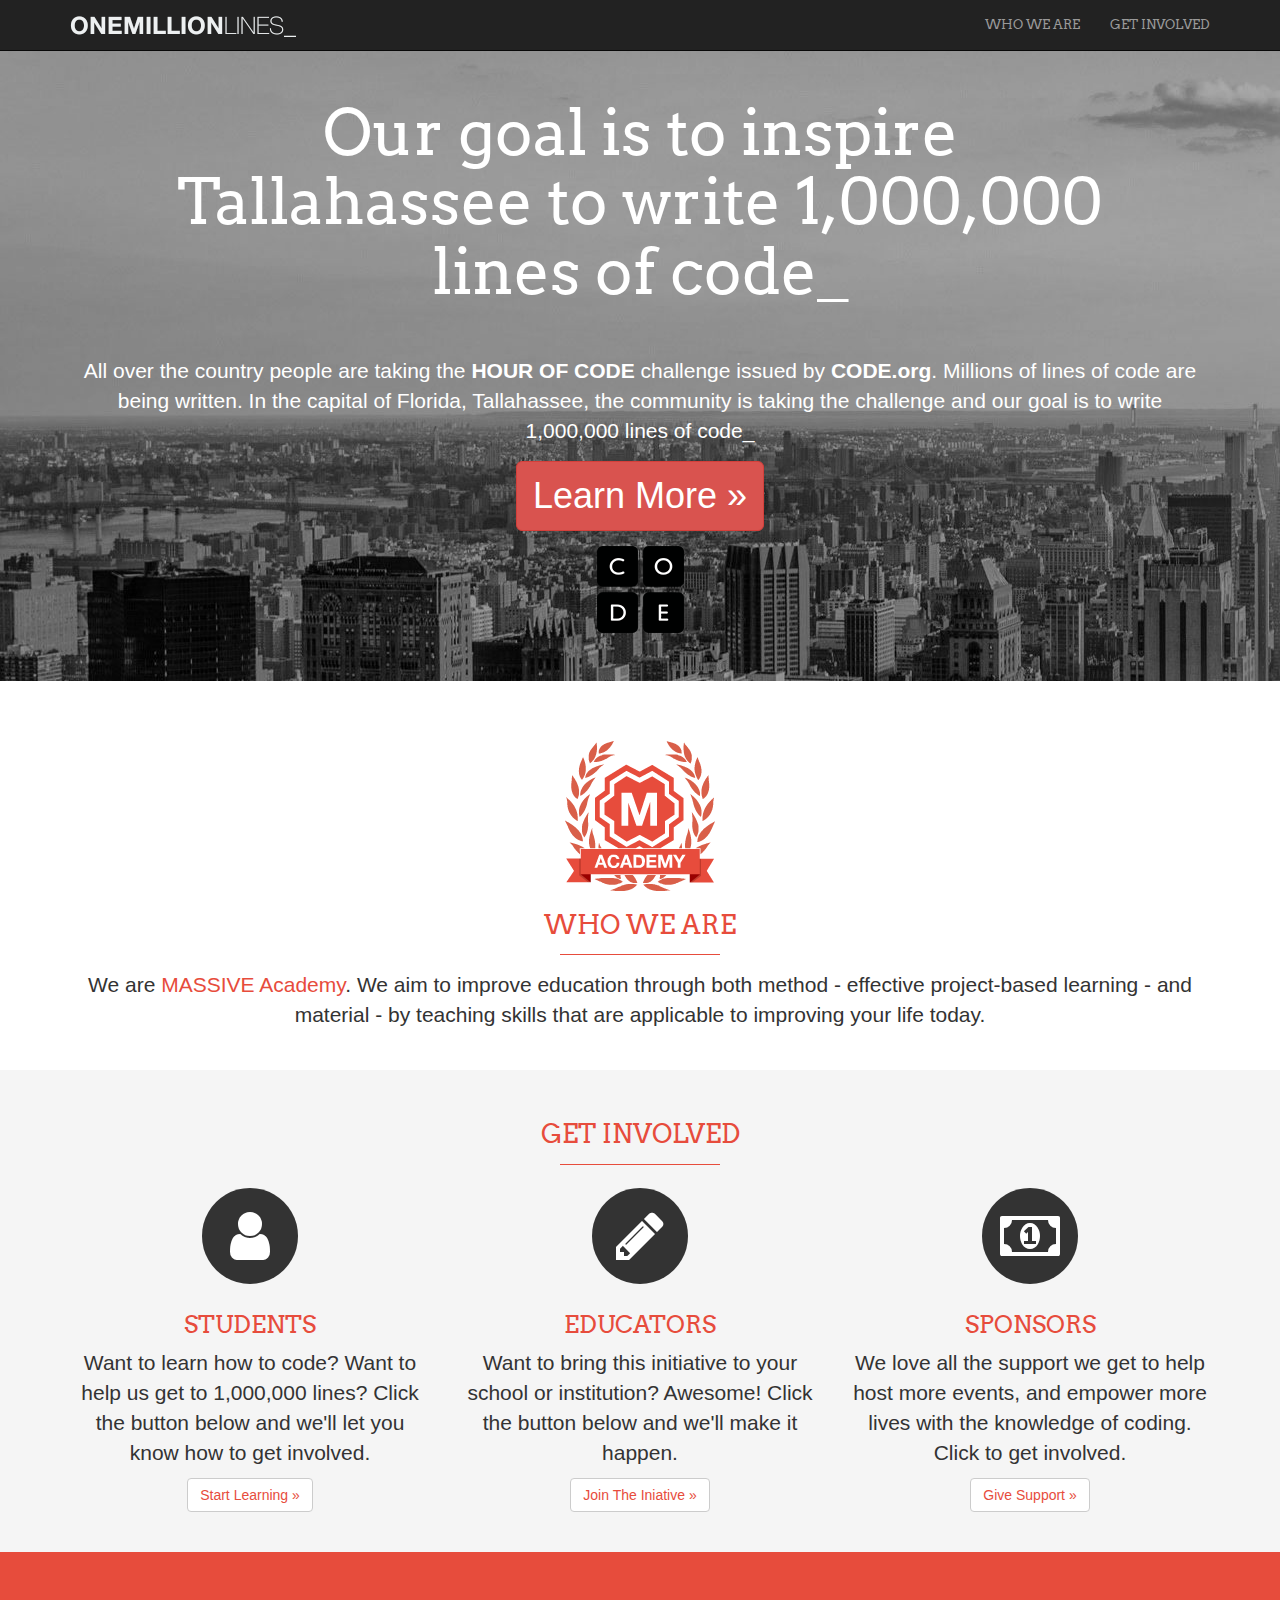
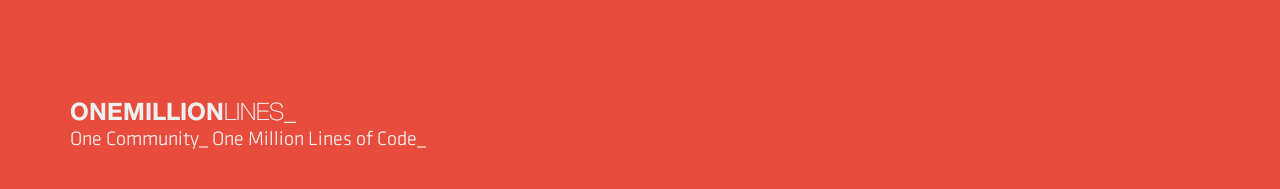
==== index.html @ d88430b5 "Imported all site first-time" ====
<!DOCTYPE html>
<html lang="en">
  <head>
    <meta charset="utf-8">
    <meta http-equiv="X-UA-Compatible" content="IE=edge">
    <meta name="viewport" content="width=device-width, initial-scale=1">
    <meta name="description" content="">
    <meta name="author" content="">
    <link rel="shortcut icon" href="../../assets/ico/favicon.ico">

    <title>One Million Lines</title>
    <!--this is google arvo font and font-awesome-->
    <link href="https://fonts.googleapis.com/css?family=Arvo" rel="stylesheet">
    <link rel="stylesheet" href="fonts/font-awesome-4.7.0/css/font-awesome.min.css">

    <!-- Bootstrap core CSS -->
    <link href="css/bootstrap.min.css" rel="stylesheet">

    <!-- Custom styles for this template -->
    <link href="css/custom.css" rel="stylesheet">

    <!-- Just for debugging purposes. Don't actually copy this line! -->
    <!--[if lt IE 9]><script src="../../assets/js/ie8-responsive-file-warning.js"></script><![endif]-->

    <!-- HTML5 shim and Respond.js IE8 support of HTML5 elements and media queries -->
    <!--[if lt IE 9]>
      <script src="https://oss.maxcdn.com/libs/html5shiv/3.7.0/html5shiv.js"></script>
      <script src="https://oss.maxcdn.com/libs/respond.js/1.4.2/respond.min.js"></script>
    <![endif]-->
  </head>

  <body>

  <div class="navbar navbar-inverse navbar-fixed-top" role="navigation">
      <div class="container">
        <div class="navbar-header">
          <button type="button" class="navbar-toggle" data-toggle="collapse" data-target=".navbar-collapse">
            <span class="sr-only">Toggle navigation</span>
            <span class="icon-bar"></span>
            <span class="icon-bar"></span>
            <span class="icon-bar"></span>
          </button>
          <a class="navbar-brand" href="#"><img src="images/Top-Logo.png" title="One Million Lines" alt="One Million Lines"></a>
        </div>
        <div class="collapse navbar-collapse">
          <ul class="nav navbar-nav navbar-right">
            <li><a href="#who">WHO WE ARE</a></li>
            <li><a href="#get-involved">GET INVOLVED</a>
            </li>
          </ul>
        </div><!--/.nav-collapse -->
      </div>
  </div>

    <!-- Main jumbotron for a primary marketing message or call to action -->
    <div class="jumbotron">
      <div class="container">
        <h1>Our goal is to inspire <br>Tallahassee to write 1,000,000<br> lines of code_</h1>
        <p>All over the country people are taking the <strong>HOUR OF CODE</strong> challenge issued by <strong>CODE.org</strong>. Millions of lines of code are being written. In the capital of Florida, Tallahassee, the community is taking the challenge and our goal is to write 1,000,000 lines of code_</p>
        <p><a class="btn btn-danger btn-lg" role="button">Learn More &raquo;</a></p>
        <img src="images/Code.png" title="code org logo" alt="code org logo">
      </div>
    </div>

    <div id="who">
      <div class="container homepage">
      <img src="images/academy_brand_med.png" title="Massive Academy logo" alt="Massive Academy logo">
        <h2>Who We Are</h2>
        <hr>
        <p>We are <a href="http://massiveacademy.launchrock.com/" target="_blank">MASSIVE Academy</a>. We aim to improve education through both method - effective project-based learning - and material - by teaching skills that are applicable to improving your life today.</p>
      </div>
    </div>

    <div id="get-involved">
      <div class="container homepage">
        <h2>GET INVOLVED</h2>
        <hr>
          <div class="row">
            <div class="col-md-4">
              <span class="fa-stack fa-4x">
                <span class="fa fa-circle fa-stack-2x"></span>
                <span class="fa fa-user fa-stack-1x fa-inverse"></span> 
              </span>
              <h3>Students</h3>
              <p>Want to learn how to code? Want to help us get to 1,000,000 lines? Click the button below and we'll let you know how to get involved.</p>
              <p><a class="btn btn-default" href="#" role="button">Start Learning &raquo;</a></p>
            </div>
            <div class="col-md-4">
              <span class="fa-stack fa-4x">
                <span class="fa fa-circle fa-stack-2x"></span>
                <span class="fa fa-pencil fa-stack-1x fa-inverse"></span> 
              </span>
              <h3>Educators</h3>
              <p>Want to bring this initiative to your school or institution? Awesome! Click the button below and we'll make it happen.</p>
              <p><a class="btn btn-default" href="#" target="_blank" role="button">Join The Iniative &raquo;</a></p>
           </div>
            <div class="col-md-4">
              <span class="fa-stack fa-4x">
                <span class="fa fa-circle fa-stack-2x"></span>
                <span class="fa fa-money fa-stack-1x fa-inverse"></span> 
              </span>
              <h3>Sponsors</h3>
              <p>We love all the support we get to help host more events, and empower more lives with the knowledge of coding. Click to get involved.</p>
              <p><a class="btn btn-default" href="https://docs.google.com/forms/d/e/1FAIpQLSeQosCx9LidHs0KCXkKML7iLkE1iB1IN4oBAnudn4Aqp2HaVg/viewform?usp=sf_link" target="_blank" role="button">Give Support &raquo;</a></p>
            </div>
          </div>
        </div> <!-- /container -->
      </div>

    <footer>
      <div class="container">
        <p>
        <img src="images/One-Million-Bottom-Brand.png" alt="One-Million-Bottom-Brand" title="One-Million-Bottom-Brand"  />
        </p>
      </div>
    </footer>
    


    <!-- Bootstrap core JavaScript
    ================================================== -->
    <!-- Placed at the end of the document so the pages load faster -->
    <script src="https://ajax.googleapis.com/ajax/libs/jquery/1.11.0/jquery.min.js"></script>
    <script src="js/bootstrap.min.js"></script>
  </body>
</html>
---- css/custom.css ----
/* Move down content because we have a fixed navbar that is 50px tall */
body {
  padding-top: 50px;
}

ul.nav, .jumbotron h1{
	font-family: 'Arvo', courier, serif;
}
ul.nav{
	font-size: 13px;
}
.jumbotron{
	text-align: center;
	background-image: url('../images/Hero-Image.jpg');
	color: white;
}
.jumbotron h1{
	margin:0px;
	margin-bottom: 50px;
}

.btn-lg{
	font-size: 36px;
}

.homepage h2, h3{
	font-family: 'Arvo', courier, serif;
	color: #e74c3c;
	text-transform: uppercase;
	text-align:center;
}

.homepage h2{
	font-size: 30px;
}

.homepage h2{
	font-size: 26px;
}

.homepage a{
	color:#e74c3c;
}

.homepage a:hover {
	color:#e74c3c;
	text-decoration: none;
	opacity: .8;
}

 .homepage p {
  font-size: 21px;
  font-weight: 300;
}

.homepage{
	text-align:center;
	padding-bottom: 30px;
	padding-top: 30px;
}
.homepage hr{
	border-color: #e74c3c;
	margin:15px auto;
	width: 160px;
}
#get-involved{
	background-color: #f5f5f5;
}
footer{
	background-color: #e74c3c;
	padding-top:150px;
	padding-bottom: 30px;
}

/* Responsive Styling*/

@media (max-width: 1199px){
	.jumbotron h1{
		font-size: 56px
	}
}

@media (max-width: 991px){
	.jumbotron h1{
		font-size: 44px;
		margin-bottom:30px;
	}

	#get-involved .col-md-4{
		padding-top: 20px;
		padding-bottom: 20px;
	}
}

@media (max-width: 767px){
	.jumbotron h1{
		font-size: 44px;
		margin-bottom:30px;
	}

	#get-involved .col-md-4{
		padding-top: 20px;
		padding-bottom: 20px;
	}

	footer img{
		width:80%;
	}
}
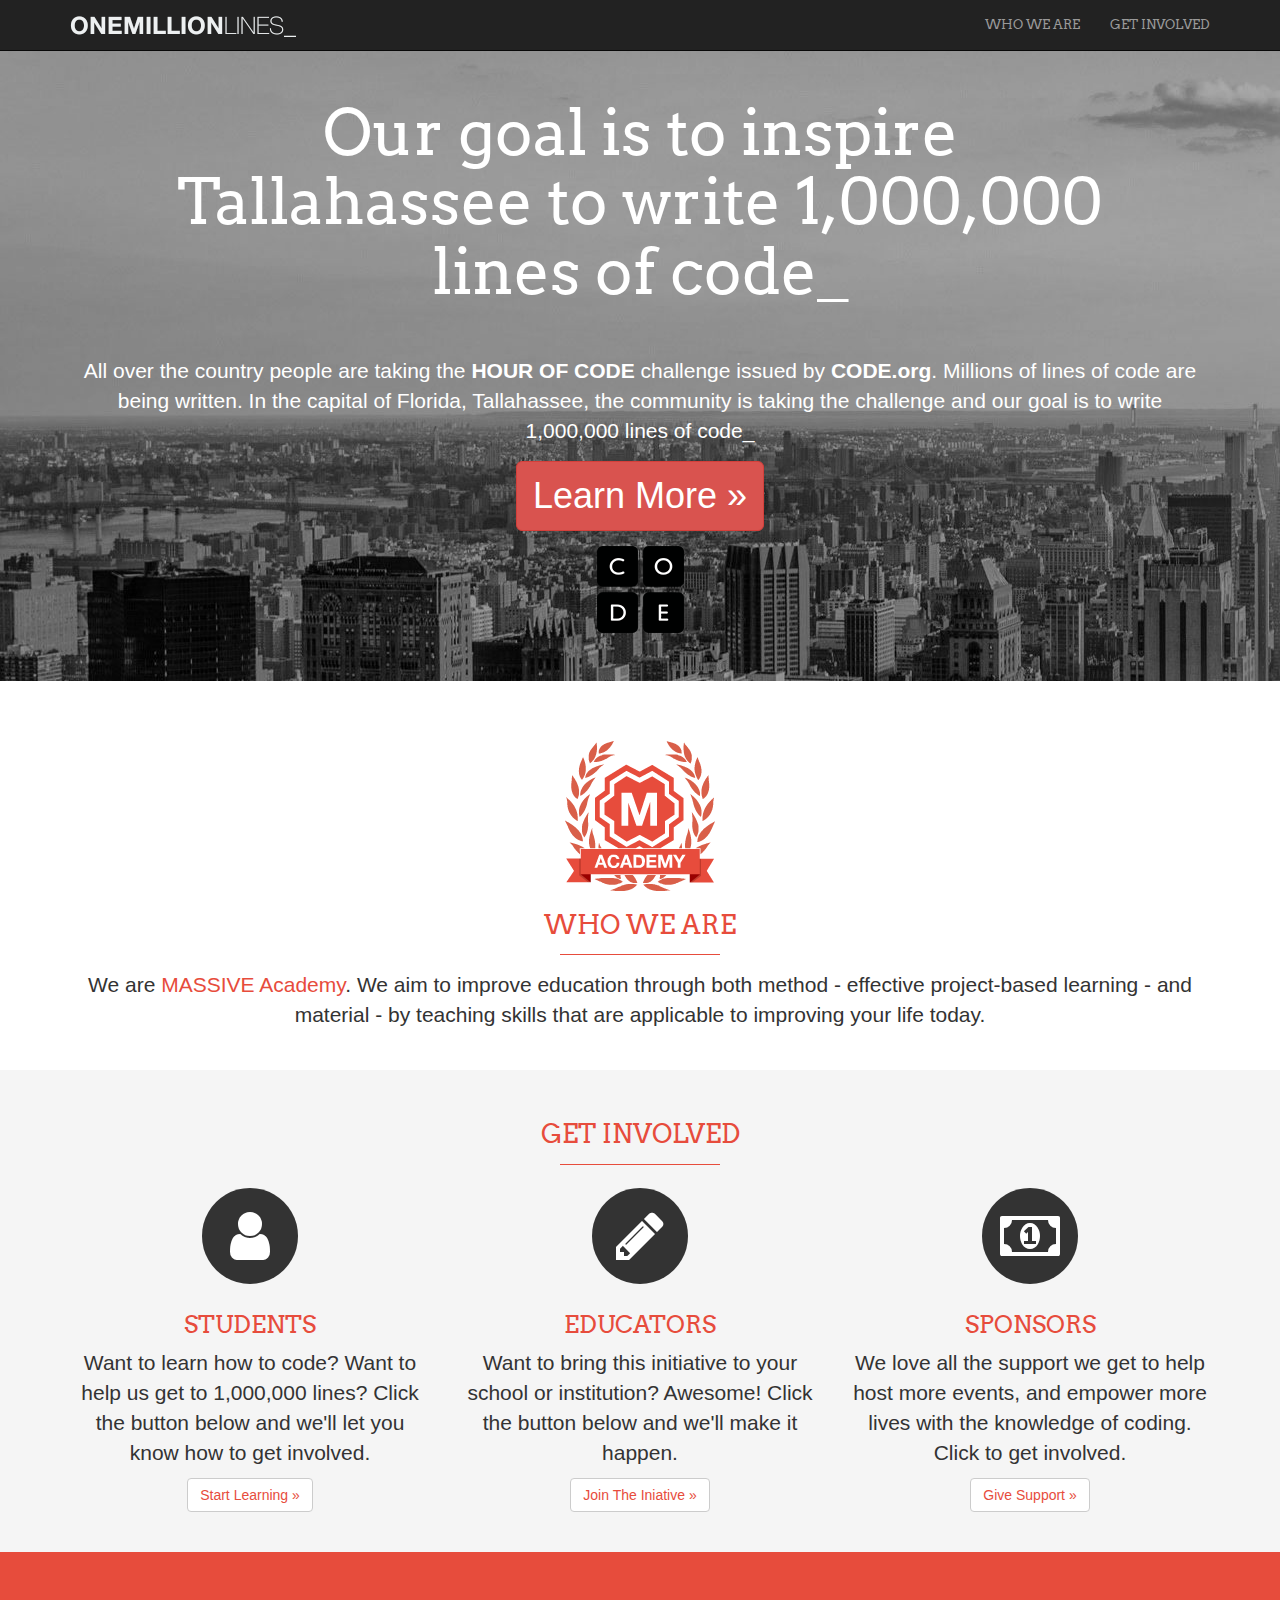
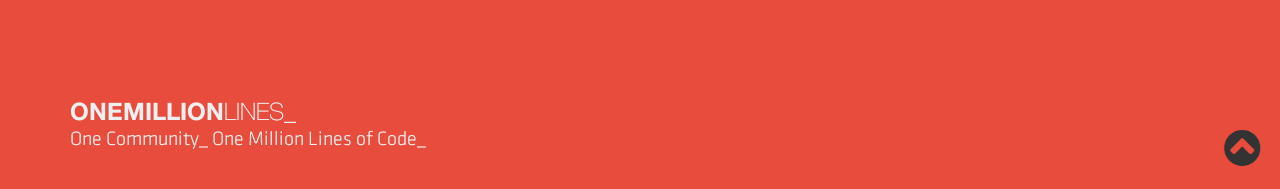
==== commit c48ceaba: "V2" ====
--- a/index.html
+++ b/index.html
@@ -30,7 +30,7 @@
     <![endif]-->
   </head>
 
-  <body>
+  <body data-spy="scroll" data-target=".navbar-collapse" data-offset="50">
 
   <div class="navbar navbar-inverse navbar-fixed-top" role="navigation">
       <div class="container">
@@ -41,7 +41,7 @@
             <span class="icon-bar"></span>
             <span class="icon-bar"></span>
           </button>
-          <a class="navbar-brand" href="#"><img src="images/Top-Logo.png" title="One Million Lines" alt="One Million Lines"></a>
+          <a class="navbar-brand" href="#jumbotron"><img src="images/Top-Logo.png" title="One Million Lines" alt="One Million Lines"></a>
         </div>
         <div class="collapse navbar-collapse">
           <ul class="nav navbar-nav navbar-right">
@@ -54,11 +54,21 @@
   </div>
 
     <!-- Main jumbotron for a primary marketing message or call to action -->
-    <div class="jumbotron">
+    <div id="jumbotron" class="jumbotron">
       <div class="container">
         <h1>Our goal is to inspire <br>Tallahassee to write 1,000,000<br> lines of code_</h1>
         <p>All over the country people are taking the <strong>HOUR OF CODE</strong> challenge issued by <strong>CODE.org</strong>. Millions of lines of code are being written. In the capital of Florida, Tallahassee, the community is taking the challenge and our goal is to write 1,000,000 lines of code_</p>
-        <p><a class="btn btn-danger btn-lg" role="button">Learn More &raquo;</a></p>
+        <p><a class="btn btn-danger btn-lg" role="button"  data-toggle="modal" data-target="#myModal">Learn More &raquo;</a></p>
+        <!-- Modal -->
+        <div class="modal fade" id="myModal" tabindex="-1" role="dialog" aria-labelledby="myModalLabel" aria-hidden="true">
+          <div class="modal-dialog">
+            <div class="modal-content">
+              <button type="button" class="close" data-dismiss="modal" aria-hidden="true">×</button>
+              <iframe width="560" height="315" src="https://www.youtube.com/embed/4vPJg08UWo0" frameborder="0" allowfullscreen></iframe>
+            </div>
+          </div>
+        </div>
+
         <img src="images/Code.png" title="code org logo" alt="code org logo">
       </div>
     </div>
@@ -114,14 +124,16 @@
         <img src="images/One-Million-Bottom-Brand.png" alt="One-Million-Bottom-Brand" title="One-Million-Bottom-Brand"  />
         </p>
       </div>
+      <div id="back-to-top">
+        <a href="#jumbotron"><i class="fa fa-chevron-circle-up fa-3x"></i></a>
+      </div>
     </footer>
-    
-
-
+  
     <!-- Bootstrap core JavaScript
     ================================================== -->
     <!-- Placed at the end of the document so the pages load faster -->
     <script src="https://ajax.googleapis.com/ajax/libs/jquery/1.11.0/jquery.min.js"></script>
     <script src="js/bootstrap.min.js"></script>
+    <script src="js/custom.js"></script>
   </body>
 </html>
--- a/css/custom.css
+++ b/css/custom.css
@@ -17,6 +17,25 @@
 .jumbotron h1{
 	margin:0px;
 	margin-bottom: 50px;
+}
+
+.modal-content iframe{
+	margin-top:20px;
+	margin-bottom: 10px;
+	
+}
+
+.modal-content button.close{
+	top:5px;
+	right: 5px;
+	background-color: white;
+	position: absolute;
+	font-size: 28px;
+	width: 30px;
+	opacity: 1;
+	border-radius: 24px;
+	-webkit-border-radius: 24px;
+	-moz-border-radius: 24px;
 }
 
 .btn-lg{
@@ -66,10 +85,24 @@
 #get-involved{
 	background-color: #f5f5f5;
 }
+
+#back-to-top
+{
+	position: absolute;
+	bottom: 20px;
+	right: 20px;
+}
+
+#back-to-top a
+{
+	color: #333;
+}
+
 footer{
 	background-color: #e74c3c;
 	padding-top:150px;
 	padding-bottom: 30px;
+	position: relative;
 }
 
 /* Responsive Styling*/
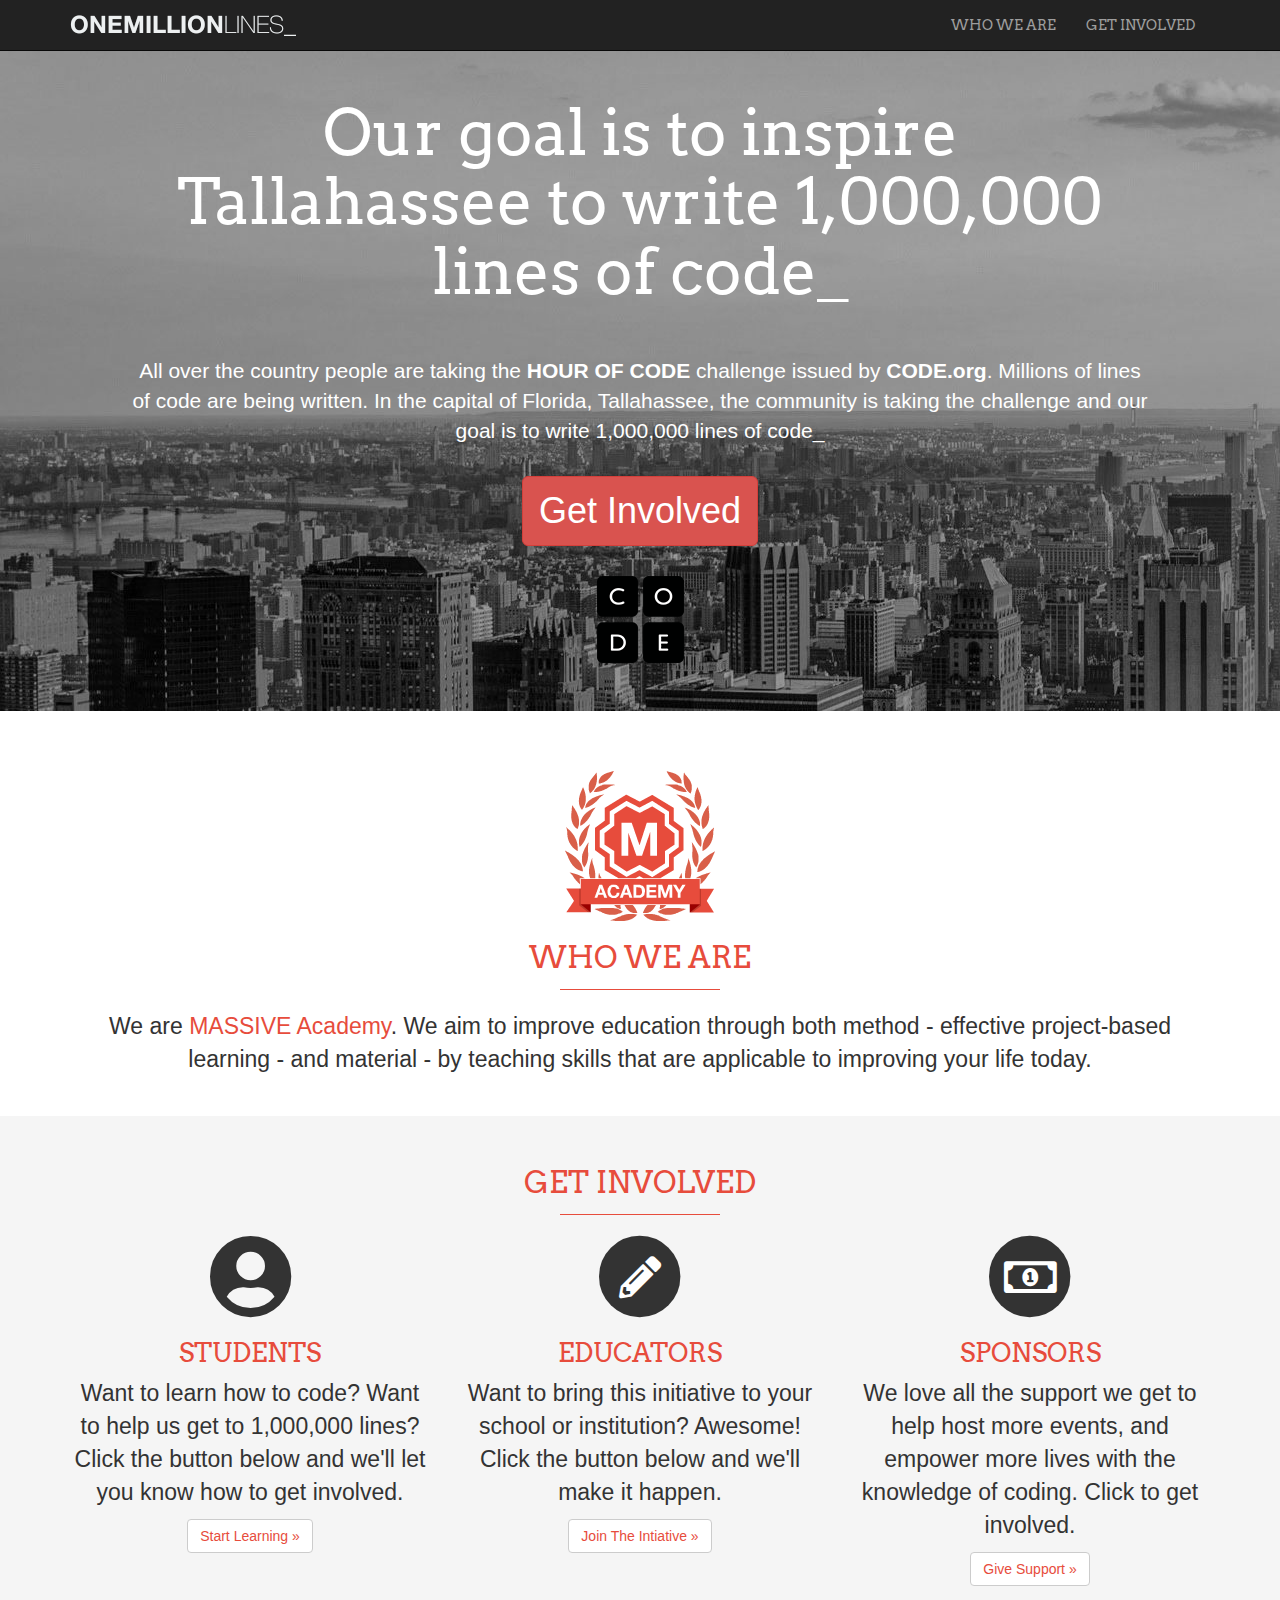
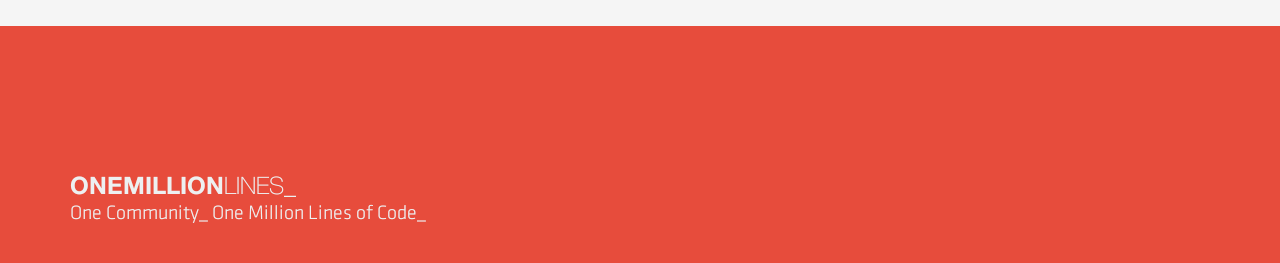
==== commit 0ced457b: "copied new made oneMillionSites" ====
--- a/index.html
+++ b/index.html
@@ -5,135 +5,126 @@
     <meta charset="utf-8">
     <meta http-equiv="X-UA-Compatible" content="IE=edge">
     <meta name="viewport" content="width=device-width, initial-scale=1">
+    <!-- The above 3 meta tags *must* come first in the head; any other head content must come *after* these tags -->
     <meta name="description" content="">
     <meta name="author" content="">
-    <link rel="shortcut icon" href="../../assets/ico/favicon.ico">
+    <link rel="icon" href="../../favicon.ico">
 
     <title>One Million Lines</title>
-    <!--this is google arvo font and font-awesome-->
+
+    <!-- This is arvo font -->
     <link href="https://fonts.googleapis.com/css?family=Arvo" rel="stylesheet">
-    <link rel="stylesheet" href="fonts/font-awesome-4.7.0/css/font-awesome.min.css">
+
+    <!--This is Font-awesome -->
+      <link rel="stylesheet" href="https://use.fontawesome.com/releases/v5.0.10/css/all.css">
 
     <!-- Bootstrap core CSS -->
     <link href="css/bootstrap.min.css" rel="stylesheet">
 
+    <!-- IE10 viewport hack for Surface/desktop Windows 8 bug -->
+    <link href="../../assets/css/ie10-viewport-bug-workaround.css" rel="stylesheet">
+
     <!-- Custom styles for this template -->
     <link href="css/custom.css" rel="stylesheet">
 
-    <!-- Just for debugging purposes. Don't actually copy this line! -->
+    <!-- Just for debugging purposes. Don't actually copy these 2 lines! -->
     <!--[if lt IE 9]><script src="../../assets/js/ie8-responsive-file-warning.js"></script><![endif]-->
+    <script src="../../assets/js/ie-emulation-modes-warning.js"></script>
 
-    <!-- HTML5 shim and Respond.js IE8 support of HTML5 elements and media queries -->
+    <!-- HTML5 shim and Respond.js for IE8 support of HTML5 elements and media queries -->
     <!--[if lt IE 9]>
-      <script src="https://oss.maxcdn.com/libs/html5shiv/3.7.0/html5shiv.js"></script>
-      <script src="https://oss.maxcdn.com/libs/respond.js/1.4.2/respond.min.js"></script>
+      <script src="https://oss.maxcdn.com/html5shiv/3.7.3/html5shiv.min.js"></script>
+      <script src="https://oss.maxcdn.com/respond/1.4.2/respond.min.js"></script>
     <![endif]-->
   </head>
 
-  <body data-spy="scroll" data-target=".navbar-collapse" data-offset="50">
+  <body>
 
-  <div class="navbar navbar-inverse navbar-fixed-top" role="navigation">
+    <nav class="navbar navbar-inverse navbar-fixed-top ">
       <div class="container">
         <div class="navbar-header">
-          <button type="button" class="navbar-toggle" data-toggle="collapse" data-target=".navbar-collapse">
+          <button type="button" class="navbar-toggle collapsed" data-toggle="collapse" data-target="#navbar" aria-expanded="false" aria-controls="navbar">
             <span class="sr-only">Toggle navigation</span>
             <span class="icon-bar"></span>
             <span class="icon-bar"></span>
             <span class="icon-bar"></span>
           </button>
-          <a class="navbar-brand" href="#jumbotron"><img src="images/Top-Logo.png" title="One Million Lines" alt="One Million Lines"></a>
+          <a class="navbar-brand" href="#"><img src="images/Top-Logo.png" title="One Million Lines" alt="One Million Lines"/></a>
         </div>
-        <div class="collapse navbar-collapse">
-          <ul class="nav navbar-nav navbar-right">
-            <li><a href="#who">WHO WE ARE</a></li>
-            <li><a href="#get-involved">GET INVOLVED</a>
-            </li>
+        <div id="navbar" class="collapse navbar-collapse navbar-right">
+          <ul class="nav navbar-nav">
+            <li><a href="#whoweare">WHO WE ARE</a></li>
+            <li><a href="#getinvolved">GET INVOLVED</a></li> 
           </ul>
         </div><!--/.nav-collapse -->
       </div>
-  </div>
+    </nav>
 
     <!-- Main jumbotron for a primary marketing message or call to action -->
-    <div id="jumbotron" class="jumbotron">
+    <div class="jumbotron">
       <div class="container">
         <h1>Our goal is to inspire <br>Tallahassee to write 1,000,000<br> lines of code_</h1>
         <p>All over the country people are taking the <strong>HOUR OF CODE</strong> challenge issued by <strong>CODE.org</strong>. Millions of lines of code are being written. In the capital of Florida, Tallahassee, the community is taking the challenge and our goal is to write 1,000,000 lines of code_</p>
-        <p><a class="btn btn-danger btn-lg" role="button"  data-toggle="modal" data-target="#myModal">Learn More &raquo;</a></p>
-        <!-- Modal -->
-        <div class="modal fade" id="myModal" tabindex="-1" role="dialog" aria-labelledby="myModalLabel" aria-hidden="true">
-          <div class="modal-dialog">
-            <div class="modal-content">
-              <button type="button" class="close" data-dismiss="modal" aria-hidden="true">×</button>
-              <iframe width="560" height="315" src="https://www.youtube.com/embed/4vPJg08UWo0" frameborder="0" allowfullscreen></iframe>
-            </div>
-          </div>
-        </div>
-
-        <img src="images/Code.png" title="code org logo" alt="code org logo">
+        <p><a class="btn btn-danger btn-lg" href="#" role="button">Get Involved</a></p>
+        <img src="images/Code.png" title="Code.org Logo" alt="Code.org" />
       </div>
     </div>
 
-    <div id="who">
+    <div id="whoweare">
       <div class="container homepage">
-      <img src="images/academy_brand_med.png" title="Massive Academy logo" alt="Massive Academy logo">
-        <h2>Who We Are</h2>
-        <hr>
-        <p>We are <a href="http://massiveacademy.launchrock.com/" target="_blank">MASSIVE Academy</a>. We aim to improve education through both method - effective project-based learning - and material - by teaching skills that are applicable to improving your life today.</p>
+        <img src="images\academy_brand_med.png" alt="Massive Acadamy" title="Massive Acadamy">
+        <h2> Who we are</h2><hr>
+        <p>We are <a href="http://www.massiveacademy.us/" target="_blank"> MASSIVE Academy</a>. We aim to improve education through both method - effective project-based learning - and material - by teaching skills that are applicable to improving your life today.</p>
       </div>
     </div>
 
-    <div id="get-involved">
+    <div id="getinvolved">
       <div class="container homepage">
-        <h2>GET INVOLVED</h2>
-        <hr>
-          <div class="row">
-            <div class="col-md-4">
-              <span class="fa-stack fa-4x">
-                <span class="fa fa-circle fa-stack-2x"></span>
-                <span class="fa fa-user fa-stack-1x fa-inverse"></span> 
-              </span>
-              <h3>Students</h3>
-              <p>Want to learn how to code? Want to help us get to 1,000,000 lines? Click the button below and we'll let you know how to get involved.</p>
-              <p><a class="btn btn-default" href="#" role="button">Start Learning &raquo;</a></p>
-            </div>
-            <div class="col-md-4">
-              <span class="fa-stack fa-4x">
-                <span class="fa fa-circle fa-stack-2x"></span>
-                <span class="fa fa-pencil fa-stack-1x fa-inverse"></span> 
-              </span>
-              <h3>Educators</h3>
-              <p>Want to bring this initiative to your school or institution? Awesome! Click the button below and we'll make it happen.</p>
-              <p><a class="btn btn-default" href="#" target="_blank" role="button">Join The Iniative &raquo;</a></p>
-           </div>
-            <div class="col-md-4">
-              <span class="fa-stack fa-4x">
-                <span class="fa fa-circle fa-stack-2x"></span>
-                <span class="fa fa-money fa-stack-1x fa-inverse"></span> 
-              </span>
-              <h3>Sponsors</h3>
-              <p>We love all the support we get to help host more events, and empower more lives with the knowledge of coding. Click to get involved.</p>
-              <p><a class="btn btn-default" href="https://docs.google.com/forms/d/e/1FAIpQLSeQosCx9LidHs0KCXkKML7iLkE1iB1IN4oBAnudn4Aqp2HaVg/viewform?usp=sf_link" target="_blank" role="button">Give Support &raquo;</a></p>
-            </div>
+        <!-- Example row of columns -->
+        <h2> GET INVOLVED</h2><hr>
+        <div class="row">
+          <div class="col-md-4">
+            <i class="fas fa-user-circle fa-6x"></i>
+            <h3>STUDENTS</h3>
+            <p>Want to learn how to code? Want to help us get to 1,000,000 lines? Click the button below and we'll let you know how to get involved.</p>
+            <p><a class="btn btn-default" href="grid.html" role="button">Start Learning &raquo;</a></p>
           </div>
-        </div> <!-- /container -->
+          <div class="col-md-4">
+            <span class="fa-stack fa-3x">
+              <i class="fas fa-circle fa-stack-2x"></i>
+              <i class="fas fa-pencil-alt fa-stack-1x fa-inverse"></i>
+            </span>
+            <h3>EDUCATORS</h3>
+            <p>Want to bring this initiative to your school or institution? Awesome! Click the button below and we'll make it happen.</p>
+            <p><a class="btn btn-default" href="https://www.google.com" role="button">Join The Intiative &raquo;</a></p>
+         </div>
+          <div class="col-md-4">
+            <span class="fa-stack fa-3x">
+              <i class="fas fa-circle fa-stack-2x"></i>
+              <i class="far fa-money-bill-alt fa-stack-1x fa-inverse"></i>
+            </span>
+            <h3>SPONSORS</h3>
+            <p>We love all the support we get to help host more events, and empower more lives with the knowledge of coding. Click to get involved.</p>
+            <p><a class="btn btn-default" href="https://docs.google.com/forms/d/e/1FAIpQLSdBD3L64hCUEj4473qhsrjQjPJrAxrMzlc3420zjpD8R0nhuw/viewform?usp=sf_link" target="_blank" role="button">Give Support &raquo;</a></p>
+          </div>
+        </div>
       </div>
+    </div> <!-- /container -->
 
     <footer>
       <div class="container">
-        <p>
-        <img src="images/One-Million-Bottom-Brand.png" alt="One-Million-Bottom-Brand" title="One-Million-Bottom-Brand"  />
-        </p>
-      </div>
-      <div id="back-to-top">
-        <a href="#jumbotron"><i class="fa fa-chevron-circle-up fa-3x"></i></a>
+        <img src="images\bottom_brand.png" alt="One Million Lines" title="One Million Lines" style="background-color: #e74c3c;">
       </div>
     </footer>
-  
+
+
     <!-- Bootstrap core JavaScript
     ================================================== -->
     <!-- Placed at the end of the document so the pages load faster -->
-    <script src="https://ajax.googleapis.com/ajax/libs/jquery/1.11.0/jquery.min.js"></script>
+    <script src="https://ajax.googleapis.com/ajax/libs/jquery/1.12.4/jquery.min.js"></script>
+    <script>window.jQuery || document.write('<script src="../../assets/js/vendor/jquery.min.js"><\/script>')</script>
     <script src="js/bootstrap.min.js"></script>
-    <script src="js/custom.js"></script>
+    <!-- IE10 viewport hack for Surface/desktop Windows 8 bug -->
+    <script src="../../assets/js/ie10-viewport-bug-workaround.js"></script>
   </body>
 </html>
--- a/css/custom.css
+++ b/css/custom.css
@@ -3,143 +3,136 @@
   padding-top: 50px;
 }
 
-ul.nav, .jumbotron h1{
-	font-family: 'Arvo', courier, serif;
-}
-ul.nav{
-	font-size: 13px;
-}
 .jumbotron{
 	text-align: center;
-	background-image: url('../images/Hero-Image.jpg');
-	color: white;
-}
-.jumbotron h1{
-	margin:0px;
-	margin-bottom: 50px;
-}
-
-.modal-content iframe{
-	margin-top:20px;
-	margin-bottom: 10px;
-	
-}
-
-.modal-content button.close{
-	top:5px;
-	right: 5px;
-	background-color: white;
-	position: absolute;
-	font-size: 28px;
-	width: 30px;
-	opacity: 1;
-	border-radius: 24px;
-	-webkit-border-radius: 24px;
-	-moz-border-radius: 24px;
 }
 
 .btn-lg{
 	font-size: 36px;
 }
 
+.jumbotron h1, ul.nav{
+	font-family: 'Arvo',courier, serif;
+}
+
+.jumbotron h1{
+	margin-top: 0px;
+	margin-bottom: 50px;
+}
+
+.jumbotron p{
+	margin-bottom: 30px;
+	padding: 0px 60px;
+	font-weight: 100;
+}
+
+.jumbotron{
+	background-image: url(../images/Hero-Image.jpg);
+	color: white;
+}
+.homepage {
+	text-align: center;
+	padding-top: 30px;
+	padding-bottom: 30px;
+}
 .homepage h2, h3{
-	font-family: 'Arvo', courier, serif;
 	color: #e74c3c;
 	text-transform: uppercase;
-	text-align:center;
+	font-family: 'Arvo',courier, serif;
 }
-
 .homepage h2{
 	font-size: 30px;
 }
 
-.homepage h2{
+.homepage h3{
 	font-size: 26px;
+}
+.homepage p{
+	font-weight: 300;
+	font-size: 23px;
+}
+
+.homepage hr{
+	border-color: #e74c3c;
+    width: 160px;
+    margin-top: 15px;
 }
 
 .homepage a{
-	color:#e74c3c;
+	color: #e74c3c;
 }
 
-.homepage a:hover {
-	color:#e74c3c;
-	text-decoration: none;
-	opacity: .8;
-}
-
- .homepage p {
-  font-size: 21px;
-  font-weight: 300;
-}
-
-.homepage{
-	text-align:center;
-	padding-bottom: 30px;
-	padding-top: 30px;
-}
-.homepage hr{
-	border-color: #e74c3c;
-	margin:15px auto;
-	width: 160px;
-}
-#get-involved{
-	background-color: #f5f5f5;
-}
-
-#back-to-top
-{
-	position: absolute;
-	bottom: 20px;
-	right: 20px;
-}
-
-#back-to-top a
-{
-	color: #333;
+#getinvolved{
+	background-color: #f5f5f5
 }
 
 footer{
+	padding-top: 150px;
 	background-color: #e74c3c;
-	padding-top:150px;
-	padding-bottom: 30px;
-	position: relative;
+	padding-bottom: 40px;
 }
 
-/* Responsive Styling*/
+/*Styling a pseudo class*/
 
-@media (max-width: 1199px){
-	.jumbotron h1{
-		font-size: 56px
-	}
+.homepage a:hover{
+	color: #e74c3c;
+	text-decoration: none;
+	opacity: 0.8;
 }
 
-@media (max-width: 991px){
-	.jumbotron h1{
-		font-size: 44px;
-		margin-bottom:30px;
+/* Responsive styling */
+ @media (max-width: 1199px) { 
+ 	.jumbotron h1 {
+ 		font-size:48px;
+ 	}
+ }
+
+ @media (max-width: 991px) { 
+ 	#getinvolved .col-md-4{
+ 		padding-top: 20px;
+ 		padding-bottom: 20px;
+ 	}
+ 	footer{
+ 		padding-top:100px;
+ 	}
+ 	.btn-lg{
+ 		font-size:30px;
+ 	}
+ }
+
+ @media (max-width: 767px) { 
+ 	.jumbotron h1 {
+ 		font-size:26px;
+ 	}
+ 	.jumbotron p{
+ 		font-size:18px;
+ 	}
+ 	.btn-lg{
+ 		font-size:20px;
+ 	}
+
+ 	.homepage h2{
+		font-size: 25px;
+	}
+	.homepage h3{
+		font-size: 22px;
+	}
+	.homepage p{
+		font-size: 19px;
 	}
 
-	#get-involved .col-md-4{
-		padding-top: 20px;
-		padding-bottom: 20px;
-	}
-}
+ 	#getinvolved .col-md-4{
+ 		padding-top: 20px;
+ 		padding-bottom: 20px;
+ 	}
+ 	footer{
+ 		padding-top:100px;
+ 	}
+ 	
+ }
 
-@media (max-width: 767px){
-	.jumbotron h1{
-		font-size: 44px;
-		margin-bottom:30px;
-	}
-
-	#get-involved .col-md-4{
-		padding-top: 20px;
-		padding-bottom: 20px;
-	}
-
-	footer img{
-		width:80%;
-	}
-}
-
-
-
+/*This is for grid.html*/ /* #f5f5f5*/
+.col-md-6{
+	background-color: lightgrey;
+	border:1px solid;
+}